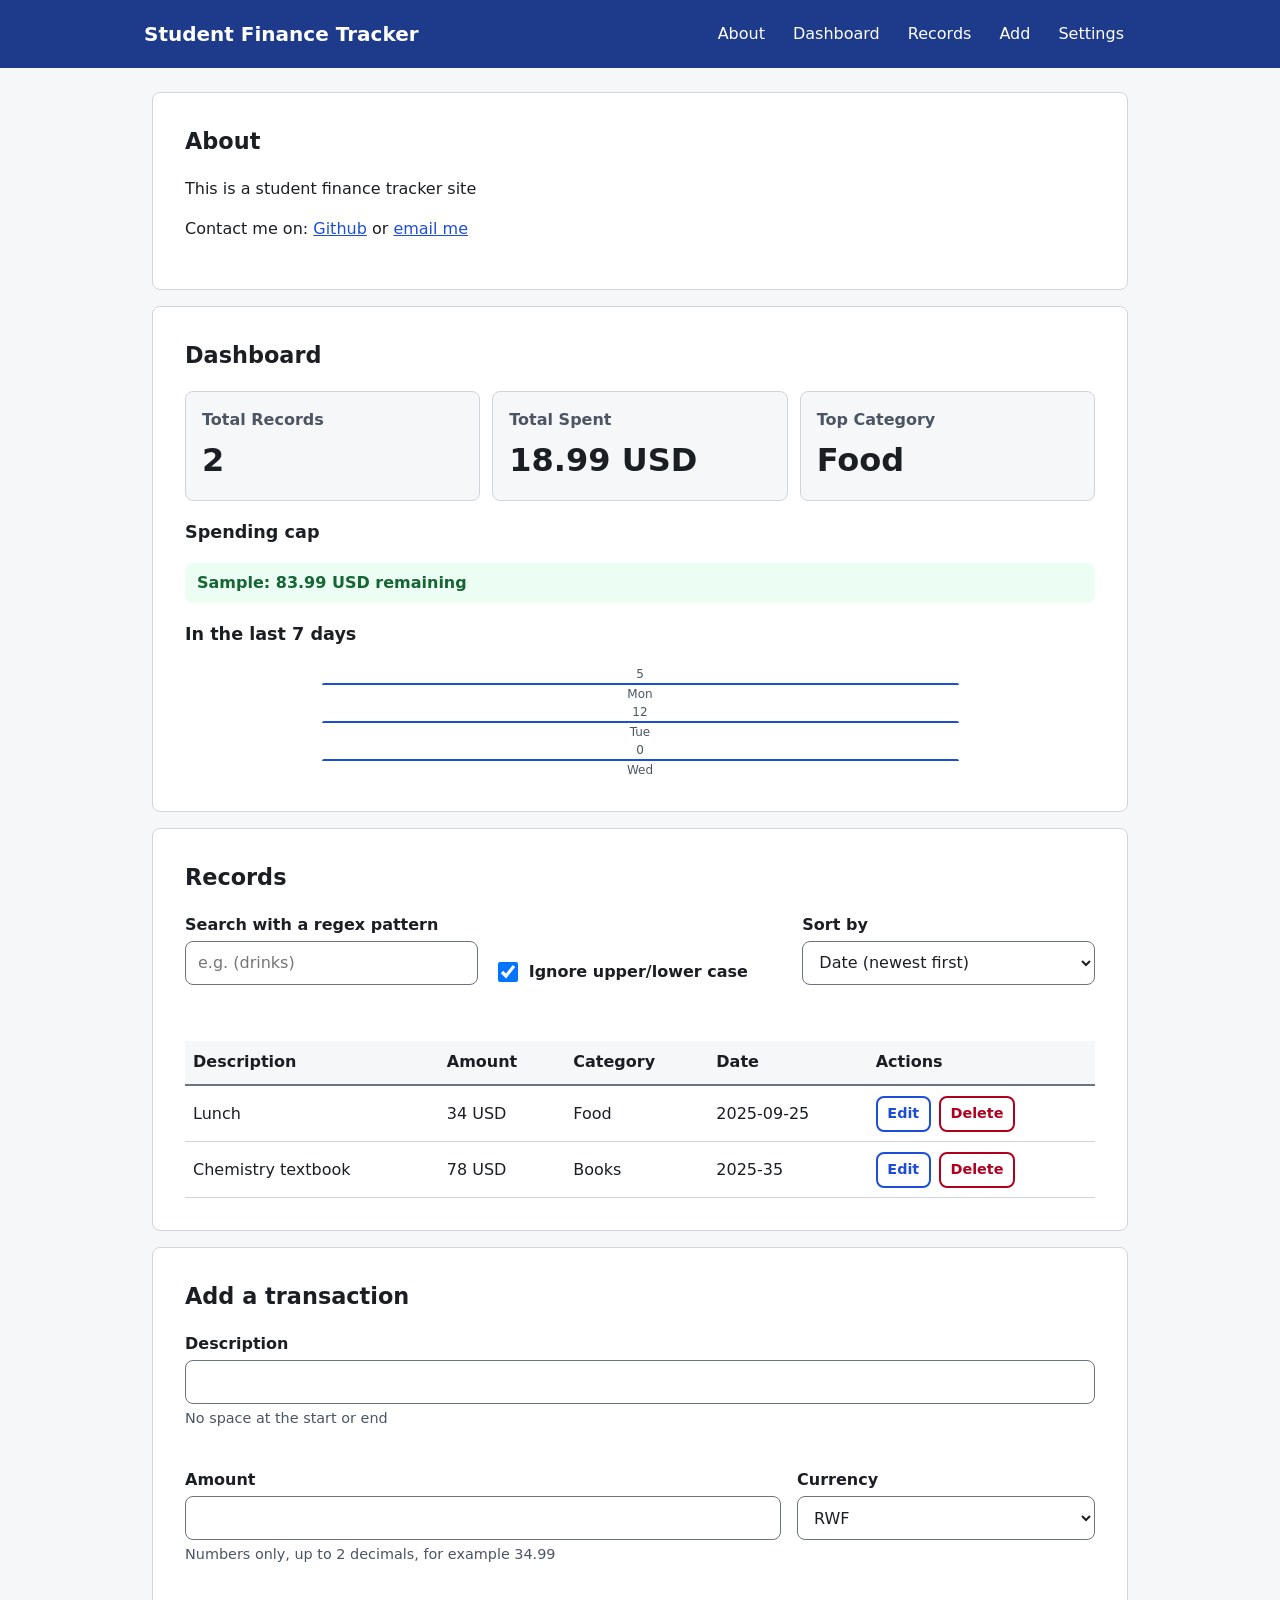
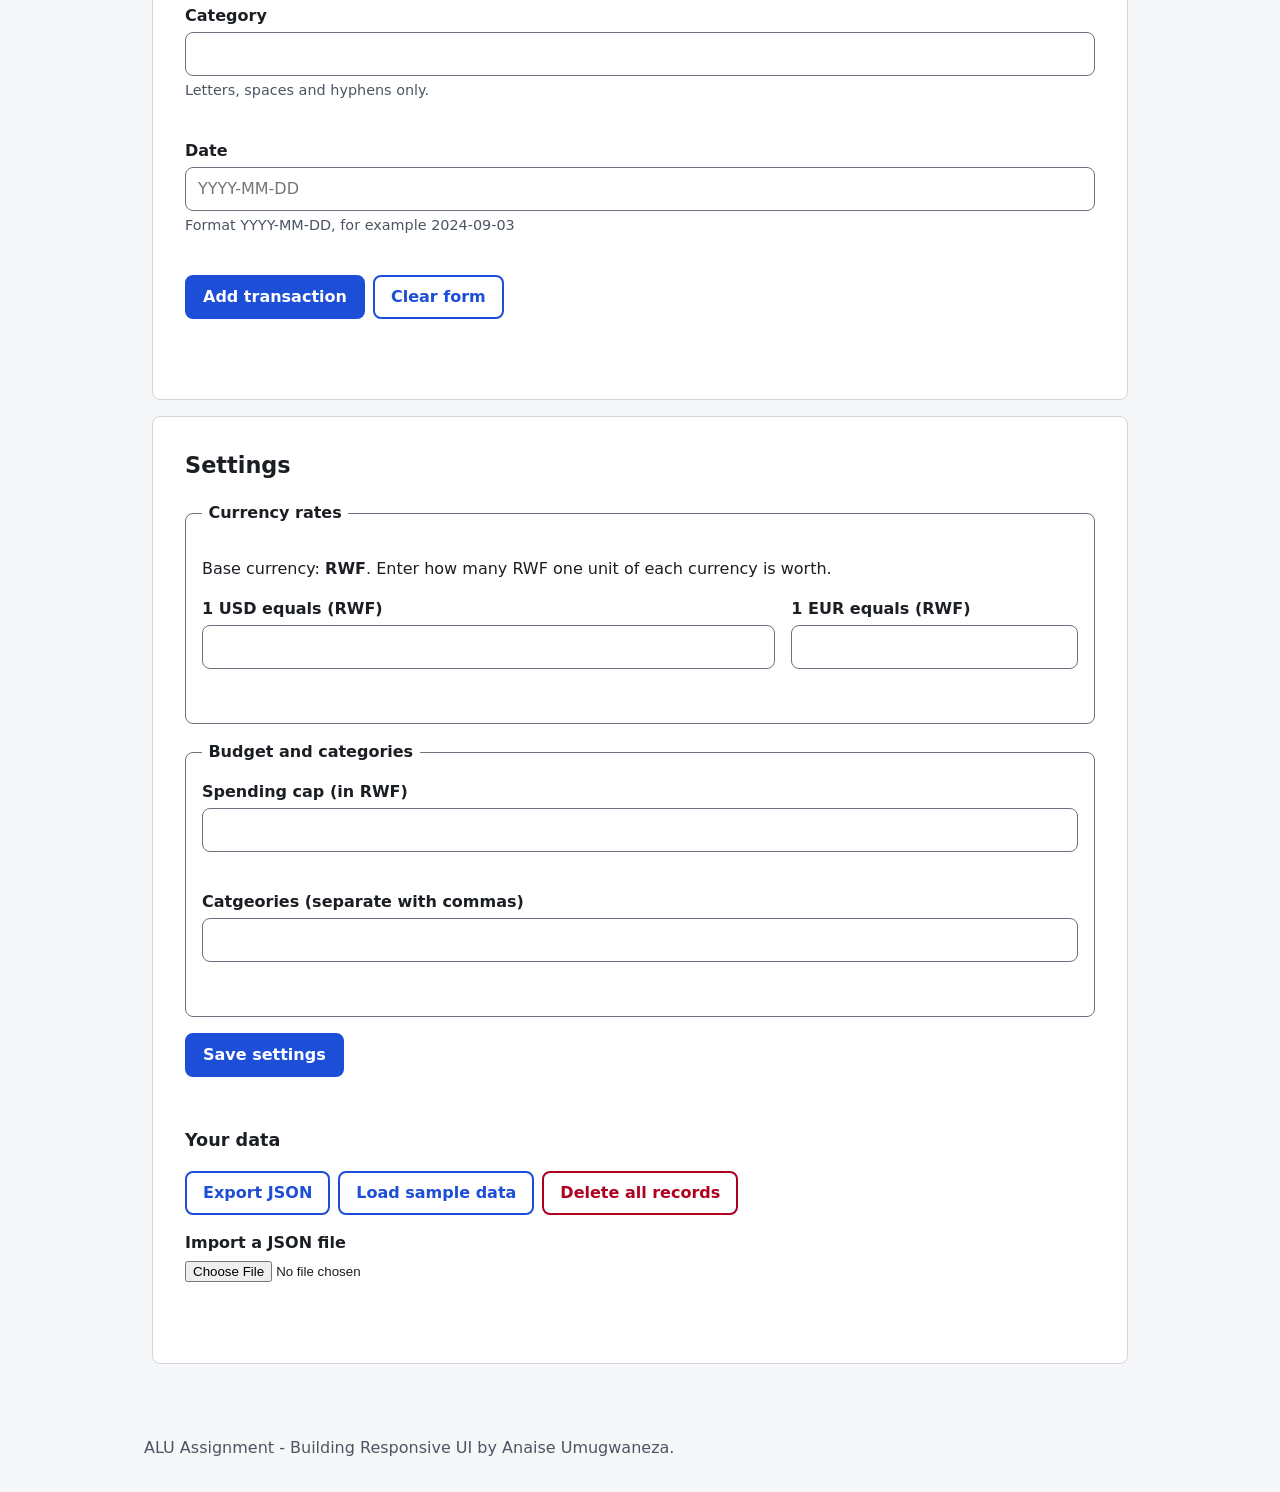
==== index.html @ 26b433e2 "Add: M1 & M2 (Spec & Wireframes + Semantic HTML & Base CSS)" ====
<!DOCTYPE html>
<html lang="en">
<head>
  <meta charset="UTF-8">
  <meta name="viewport" content="width=device-width, initial-scale=1.0">
  <title>Student Finance Tracker</title>
  <link rel="stylesheet" href="styles/main.css">
  <script type="module" src="scripts/main.js"></script>
</head>
<body>
  <a class="skip-link" href="#main">Skip to main content</a>
  <header class="site-header">
    <div class="header-inner">
      <h1 class="site-title">Student Finance Tracker</h1>
      <nav aria-label="Main">
        <ul class="nav-list">
          <li><a href="#about">About</a></li>
          <li><a href="#dashboard">Dashboard</a></li>
          <li><a href="#records">Records</a></li>
          <li><a href="#add">Add</a></li>
          <li><a href="#settings">Settings</a></li>
        </ul>
      </nav>
    </div>
  </header>
  <main id="main" tabindex="-1">
    <section id="about" class="view" aria-labelledby="about-title">
      <h2 id="about-title">About</h2>
      <p>This is a student finance tracker site</p>
      <p>Contact me on: <a href="https://github.com/u-anaise">Github</a> or <a href="mailto:a.umugwanez@alustudent.com">email me</a></p>
    </section>
    <section id="dashboard" class="view" aria-labelledby="dasboard-title">
      <h2 id="dashboard-title">Dashboard</h2>
        <div class="stats-grid">
          <div class="stat-card">
            <h3>Total Records</h3>
            <p class="stat-value" id="stat-count">2</p>
          </div>
          <div class="stat-card">
            <h3>Total Spent</h3>
            <p class="stat-value" id="stat-total">18.99 USD</p>
          </div>
          <div class="stat-card">
            <h3>Top Category</h3>
            <p class="stat-value" id="stat-top-category">Food</p>
          </div>
        </div>
        <div class="cap-box">
          <h3>Spending cap</h3>
          <p id="cap-status" class="cap-message cap-ok" role="status" aria-live="polite">Sample: 83.99 USD remaining</p>
          <p id="cap-alert" class="cap-message cap-over" role="alert" aria-live="assertive"></p>
        </div>
        <div class="trend-box">
          <h3>In the last 7 days</h3>
          <div id="trend-chart" clas="trend-chart" role="img" aria-label="Sample chart of spending for the last 7 days">
            <div class="bar-col"><span class="bar-value">5</span><div class="bar" style="height: 40%"></div><span class="bar-label">Mon</span></div>
            <div class="bar-col"><span class="bar-value">12</span><div class="bar" style="height: 90%"></div><span class="bar-label">Tue</span></div>
            <div class="bar-col"><span class="bar-value">0</span><div class="bar" style="height: 0%"></div><span class="bar-label">Wed</span></div>
          </div>
        </div>
    </section>
    <section id="records" class="view" aria-labelledby="records-title">
      <h2 id="records-title">Records</h2>
      <div class="controls">
        <div class="field">
          <label for="search-input">Search with a regex pattern</label>
          <input id="search-input" type="text" autocomplete="off" placeholder="e.g. (drinks)" aria-describedby="search-status">
        </div>
        <div class="field field-inline">
          <input id="search-case" type="checkbox" checked>
          <label for="search-case">Ignore upper/lower case</label>
        </div>
        <div class="field">
          <label for="sort-select">Sort by</label>
          <select id="sort-select">
            <option value="date-desc">Date (newest first)</option>
            <option value="date-asc">Date (oldest first)</option>
            <option value="description-asc">Description (A to Z)</option>
            <option value="description-dec">Description (Z to A)</option>
            <option value="amount-desc">Amount (high to low)</option>
            <option value="amount-asc">Amount (low to high)</option>
          </select>
        </div>
      </div>
      <p id="search-status" class="status-text" role="status" aria-live="polite"></p>
      <p id="empty-state" class="empty" hidden>No records yet. Add one in the Add section.</p>
      
      <div class="table-wrap">
        <table id="records-table">
          <caption class="visually-hidden">Your transactions</caption>
          <thead>
            <tr>
              <th scope="col">Description</th>
              <th scope="col">Amount</th>
              <th scope="col">Category</th>
              <th scope="col">Date</th>
              <th scope="col">Actions</th>
            </tr>
          </thead>
          <tbody id="records-body">
            <tr>
              <td data-label="Description">Lunch</td>
              <td data-label="Amount">34 USD</td>
              <td data-label="Category">Food</td>
              <td data-label="Date">2025-09-25</td>
              <td data-label="Actions">
                <span class="row-actions">
                  <button type="button" class="btn btn-small" aria-label="Edit Luch at cafeteria">Edit</button>
                  <button type="button" class="btn btn-small btn-danger" aria-label="Delete Luch at cafeteria">Delete</button>
                </span>
              </td>
            </tr>
            <tr>
              <td data-label="Description">Chemistry textbook</td>
              <td data-label="Amount">78 USD</td>
              <td data-label="Category">Books</td>
              <td data-label="Date">2025-35</td>
              <td data-label="Actions">
                <span class="row-actions">
                  <button type="button" class="btn btn-small" aria-label="Edit Chemistry text-book">Edit</button>
                  <button type="button" class="btn btn-small btn-danger" aria-label="Delete Chemistry text-book">Delete</button>
                </span>
              </td>
            </tr>
          </tbody>
        </table>
      </div>
    </section>

    <section id="add" class="view" aria-labelledby="add-title">
      <h2 id="add-title">Add a transaction</h2>
      <form id="record-form" novalidate>
        <div class="field">
          <label for="description">Description</label>
          <input id="description" name="description" type="text" autocomplete="off" required aria-describedby="description-hint description-error">
          <p id="description-hint" class="hint">No space at the start or end</p>
          <p id="description-error" class="error" aria-live="polite"></p>
        </div>

        <div class="field-row">
          <div class="field">
            <label for="amount">Amount</label>
            <input id="amount" name="amount" type="text" inputmode="decimal" autocomplete="off" required aria-describedby="amount-hint amount-error">
            <p id="amount-hint" class="hint">Numbers only, up to 2 decimals, for example 34.99</p>
            <p id="amount-error" class="error" aria-live="polite"></p>
          </div>
          <div class="field">
            <label for="currency">Currency</label>
            <select id="currency" name="currency">
              <option value="RWF">RWF</option>
              <option value="USD">USD</option>
              <option value="EUR">EUR</option>
            </select>
          </div>
        </div>
        <div class="field">
          <label for="category">Category</label>
          <input id="category" name="category" type="text" list="category-list" autocomplete="off" required aria-describedby="category-hint category-error">
          <datalist id="category-list">
            <option value="Food"></option>
            <option value="Books"></option>
            <option value="Transport"></option>
            <option value="Entertainment"></option>
            <option value="Fees"></option>
            <option value="Other"></option>
          </datalist>
          <p id="category-hint" class="hint">Letters, spaces and hyphens only.</p>
          <p id="category-error" class="error" aria-live="polite"></p>
        </div>
        <div class="field">
          <label for="date">Date</label>
          <input id="date" name="date" type="text" placeholder="YYYY-MM-DD" autocomplete="off" required aria-describedby="date-hint date-error">
          <p id="date-hint" class="hint">Format YYYY-MM-DD, for example 2024-09-03</p>
          <p id="date-error" class="error" aria-live="polite"></p>
        </div>
        <div class="form-actions">
          <button type="submit" class="btn btn-primary">Add transaction</button>
          <button type="reset" class="btn">Clear form</button>
        </div>
        <p id="form-status" class="status-text" role="status" aria-live="polite"></p>
      </form>
    </section>
    <section id="settings" class="view" aria-labelledby="settings-title">
      <h2 id="settings-title">Settings</h2>
      <form id="settings-form" novalidate>
        <fieldset>
          <legend>Currency rates</legend>
          <p>Base currency: <strong>RWF</strong>. Enter how many RWF one unit of each currency is worth.</p>
          <div class="field-row">
            <div class="field">
              <label for="rate-usd">1 USD equals (RWF)</label>
              <input id="rate-usd" type="text" inputmode="decimal" autocomplete="off" aria-describedby="rate-usd-error">
              <p id="rate-usd-error" class="error" aria-live="polite"></p>
            </div>
            <div class="field">
              <label for="rate-eur">1 EUR equals (RWF)</label>
              <input id="rate-eur" type="text" inputmode="decimal" autocomplete="off" aria-describedby="rate-eur-error">
              <p id="rate-eur-error" class="error" aria-live="polite"></p>
            </div>
          </div>
        </fieldset>
        <fieldset>
          <legend>Budget and categories</legend>
          <div class="field">
            <label for="cap-input">Spending cap (in RWF)</label>
            <input id="cap-input" type="text" inputmode="decimal" autocomplete="off" aria-describedby="cap-error">
            <p id="cap-error" class="error" aria-live="polite"></p>
          </div>
          <div class="field">
            <label for="categories-input">Catgeories (separate with commas)</label>
            <input id="categories-input" type="text" autocomplete="off" aria-describedby="categories-error">
            <p id="categories-error" class="error" aria-live="polite"></p>
          </div>
        </fieldset>
        <button type="submit" class="btn btn-primary">Save settings</button>
        <p id="settings-status" class="status-text" role="status" aria-live="polite"></p>
      </form>

      <div class="data-tools">
        <h3>Your data</h3>
        <div class="button-row">
          <button type="button" id="export-btn" class="btn">Export JSON</button>
          <button type="button" id="load-seed-btn" class="btn">Load sample data</button>
          <button type="button" id="clear-btn" class="btn btn-danger">Delete all records</button>
        </div>
        <div class="field">
          <label for="import-file">Import a JSON file</label>
          <input id="import-file" type="file" accept=".json,application/json">
        </div>
        <p id="data-status" class="status-text" role="status" aria-live="polite"></p>
      </div>
    </section>
  </main>

  <footer class="site-footer">
    <p>ALU Assignment - Building Responsive UI by Anaise Umugwaneza.</p>
  </footer>
</body>
</html>
---- styles/main.css ----
:root {
  --bg: #f6f7f9;
  --surface: #ffffff;
  --text: #1b1f24;
  --muted: #4b5563;
  --border: #6b7280;
  --line: #d1d5db;
  --primary: #1d4ed8;
  --primary-dark: #1e3a8a;
  --danger: #b00020;
  --ok: #166534;
  --mark: #ffe066;
  --radius: 8px;
}

*, *::before, *::after {
  box-sizing: border-box;
}

body {
  margin: 0;
  font-family: system-ui, "Segoe UI", Arial, sans-serif;
  line-height: 1.5;
  color: var(--text);
  background: var(--bg);
}


[hidden] {display: none !important}

a {color: var(--primary);}

.visually-hidden {
  position:absolute;
  width: 1px;
  height: 1px;
  overflow: hidden;
  clip: rect(0 0 0 0);
  white-space: nowrap;
}

.skip-link{
  position: absolute;
  left: 0.5rem;
  top: -4rem;
  z-index: 10;
  padding: 0.6rem 1rem;
  background: #ffffff;
  color: var(--primary-dark);
  font-weight: 600;
  border: 2px solid var(--primary-dark);
  border-radius: var(--radius);
}

.skip-link:focus {top: 0.5rem;}

a:focus-visible,
button:focus-visible,
input:focus-visible,
select:focus-visible{
  outline: 3px solid var(--primary);
  outline-offset:2px;
}

.site-header a:focus-visible { outline-color: #ffffff;}
main:focus{outline: none;}

.site-header {
  background: var(--primary-dark);
  color: #ffffff;
}

.header-inner {
  max-width: 64rem;
  margin: 0 auto;
  padding: 0.75rem 1rem;
  display: flex;
  flex-direction: column;
  gap: 0.5rem;
}

.site-title {margin:0; font-size: 1.25rem;}
.nav-list {
  list-style: none;
  margin: 0;
  padding: 0;
  display: flex;
  flex-wrap: wrap;
  gap: 0.25rem;
}

.nav-list a {
  display: inline-block;
  min-height: 44px;
  padding: 0.6rem 0.75rem;
  color: #ffffff;
  text-decoration: none;
  border-radius: var(--radius);
  transition: background-color 0.2s;
}

.nav-list a:hover{
  background: rgba(255, 255, 255, 0.18);
  text-decoration: underline;
}

main{
  max-width: 64rem;
  margin:0 auto;
  padding: 1rem;
}

.view{
  background: var(--surface);
  border:1px solid var(--line);
  border-radius:var(--radius);
  padding: 1rem;
  margin-bottom: 1rem;
  animation: fade-in 0.4s ease;
}

.view[hidden] {
  display:none;
}

@keyframes fade-in{
  from {opacity: 0; transform: translateY(8px);}
  to {opacity: 1; transform: none;}
}

h2 {margin-top: 0; font-size: 1.4rem;}
h3{font-size: 1.1rem}

.field{margin-bottom: 1rem}
.field label {display: block; font-weight: 600; margin-bottom: 0.25rem;}
.field-inline {display: flex; align-items: center; gap: 0.5rem}
.field-inline label {margin: 0;}
.field-inline input {width: 1.25rem; height: 1.25rem;}

input[type="text"],
select {
  width: 100%;
  min-height: 44px;
  padding: 0.5rem 0.75rem;
  font: inherit;
  color: var(--text);
  background: #ffffff;
  border: 1px solid var(--border);
  border-radius: var(--radius);
}

input[aria-invalid="true"] {
  border: 2px solid var(--danger);
}

fieldset{
  margin: 0 0 1rem;
  padding: 1rem;
  border: 1px solid var(--border);
  border-radius: var(--radius);
}

legend { font-weight: 700; padding: 0 0.4rem; }

.hint {margin: 0.25rem 0 0; font-size: 0.9rem; color: var(--muted); }
.error{margin: 0.25rem 0 0; min-height: 1.25em; font-size: 0.9rem; color: var(--danger);}

.status-text {min-height: 1.5em;margin: 0.5rem 0; font-weight: 600;}
.status-text.is-error{color: var(--danger);}
.status-text.is-ok{color: var(--ok);}

.form-actions, .button-row{
  display:flex;
  flex-wrap: wrap;
  gap: 0.5rem;
  margin-bottom: 1rem;
}

.btn{
  min-height: 44px;
  padding: 0.5rem 1rem;
  font: inherit;
  font-weight: 600;
  color: var(--primary);
  background: #ffffff;
  border: 2px solid var(--primary);
  border-radius: var(--radius);
  cursor: pointer;
  transition: background-color 0.2s, color 0.2s, transform 0.1s;
}

.btn:hover{background: var(--primary); color: #ffffff;}
.btn:active{transform: scale(0.97);}
.btn-primary{background: var(--primary); color: #ffffff;}
.btn-primary:hover{background: var(--primary-dark); border-color: var(--primary-dark);}
.btn-danger{color: var(--danger); border-color: var(--danger);}
.btn-danger:hover{background: var(--danger); color: #ffffff;}
.btn-small{min-height: 36px; padding: 0.25rem 0.6rem; font-size: 0.9rem;}

mark{background: var(--mark); color: var(--text); padding: 0 0.1em; border-radius: 2px;}

.empty{
  padding: 1rem;
  text-align: center;
  color: var(--muted);
  border: 2px dashed var(--border);
  border-radius: var(--radius);
}

.stats-grid{
  display: grid;
  grid-template-columns: 1fr;
  gap: 0.75rem;
  margin-bottom: 1rem;
}
.stat-card{
  padding: 1rem;
  background: var(--bg);
  border: 1px solid var(--line);
  border-radius: var(--radius);
}

.stat-card h3{
  margin: 0 0 0.25rem;
  font-size: 1rem;
  color: var(--muted);
}
.stat-value{
  margin: 0;
  font-size: 1.6rem;
  font-weight: 700;
}

.cap-message{
  margin: 0 0 0.5rem; 
  padding: 0.5rem 0.75rem;
  border-radius: var(--radius);
  font-weight: 600;
}

.cap-message:empty{
  display: none;
}

.cap-ok{color: var(--ok); background: #ecfdf3;}
.cap-over{color: var(--danger); background: #fdecee;}

.trend-chart{
  display:flex;
  align-items: flex-end;
  gap: 0.4rem;
  height: 180px;
  padding: 0.5rem 0;
  border-bottom: 2px solid var(--border);
}

.bar-col{
  flex: 1;
  height: 100%;
  display: flex;
  flex-direction: column;
  justify-content: flex-end;
  align-items: center;
}

.bar{
  width: 70%;
  min-height: 2px;
  background: var(--primary);
  border-radius: 4px 4px 0 0;
  transition: height 0.5s ease;
}

.bar-label, .bar-value{font-size: 0.75rem; color: var(--muted);}

.table-wrap {
  overflow-x: auto;
}

#records-table,
#records-table thead,
#records-table tbody,
#records-table tr,
#records-table td {display: block;}

#records-table thead{
  position: absolute;
  width: 1px;
  height: 1px;
  overflow: hidden;
  clip: rect(0 0 0 0);
}

#records-table tr{
  margin-bottom: 0.75rem;
  padding: 0.5rem 0.75rem;
  background: #ffffff;
  border: 1px solid var(--border);
  border-radius: var(--radius);
}

#records-table td {
  display: flex;
  justify-content: space-between;
  gap: 1rem;
  padding: 0.35rem 0;
  text-align: right;
}

#records-table td::before{
  content: attr(data-label);
  flex: 0 0 auto;
  font-weight: 600;
  color: var(--muted);
}

.row-actions {
  display: flex;
  flex-wrap: wrap;
  gap: 0.5rem;
}

.site-footer {
  max-width: 64rem; margin: 0 auto; padding: 1rem; color: var(--muted);
}

@media (min-width: 768px) {
  .header-inner{
    flex-direction: row;
    justify-content: space-between;
    align-items: center;
  }
  .stats-grid{
    grid-template-columns: repeat(3, 1fr);
  }
  .field-row{
    display: grid;
    grid-template-columns: 2fr 1fr;
    gap: 1rem;
  }

  .controls {
    display: flex;
    flex-wrap: wrap;
    align-items: flex-end;
    gap: 1rem;
  }

  .controls .field{ flex: 1 1 14rem;}

  #records-table {
    display: table;
    width: 100%;
    border-collapse: collapse;
  }
  #records-table thead{
    position: static;
    display: table-header-group;
    width: auto;
    height: auto;
    overflow: visible;
    clip: auto;
  }

  #records-table tbody{
    display: table-row-group;
  }

  #records-table tr{
    display: table-row;
    margin: 0;
    padding: 0;
    border: 0;
    border-bottom: 1px solid var(--line);
  }

  #records-table th,
  #records-table td{display: table-cell; padding: 0.6rem 0.5rem; text-align: left;}
  #records-table th{background: var(--bg); border-bottom: 2px solid var(--border);}
  #records-table td::before{content: none;}
}

@media (min-width: 1024px) {
  main{padding: 1.5rem;}
  .view{padding: 2rem}
  .stat-value{font-size: 2rem;}
  .trend-chart{height: 240px;}
}

@media (prefers-reduced-motion: reduce) {
  * {animation: none !important; transition: none !important;}
}
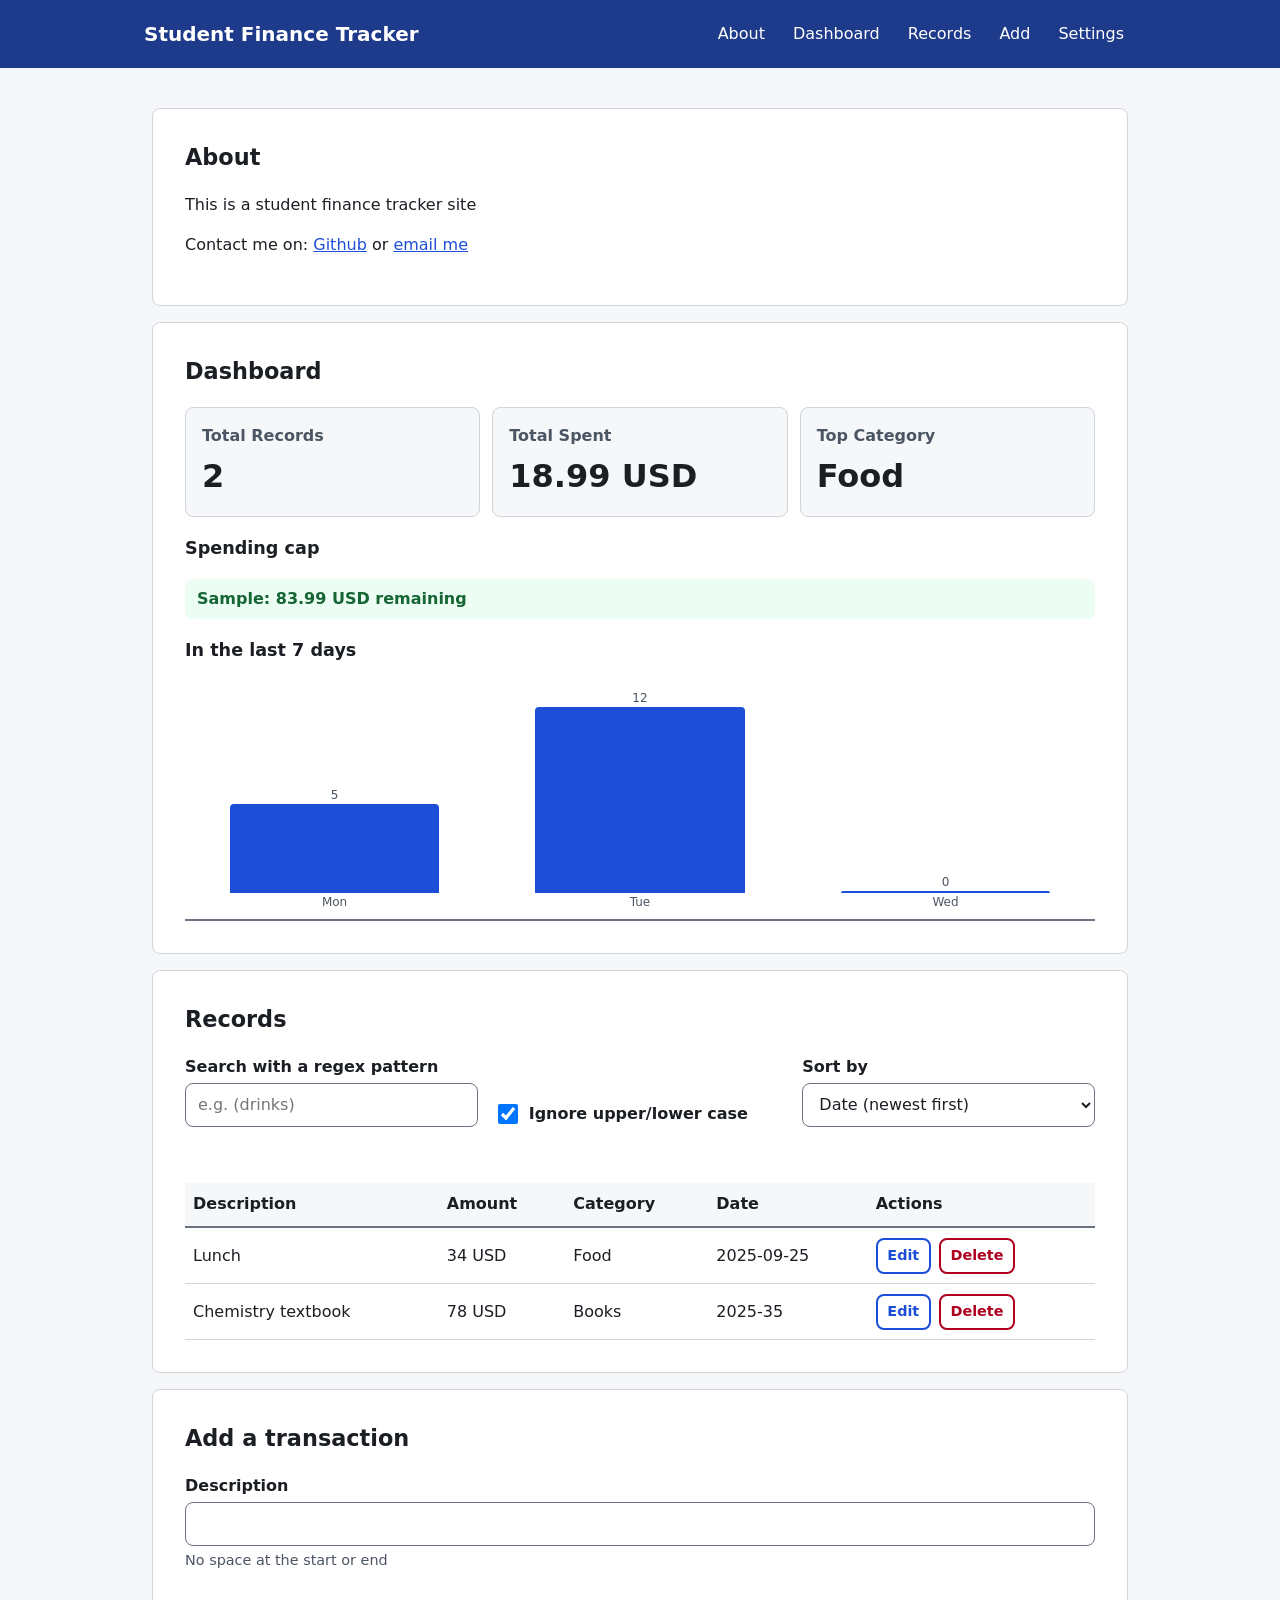
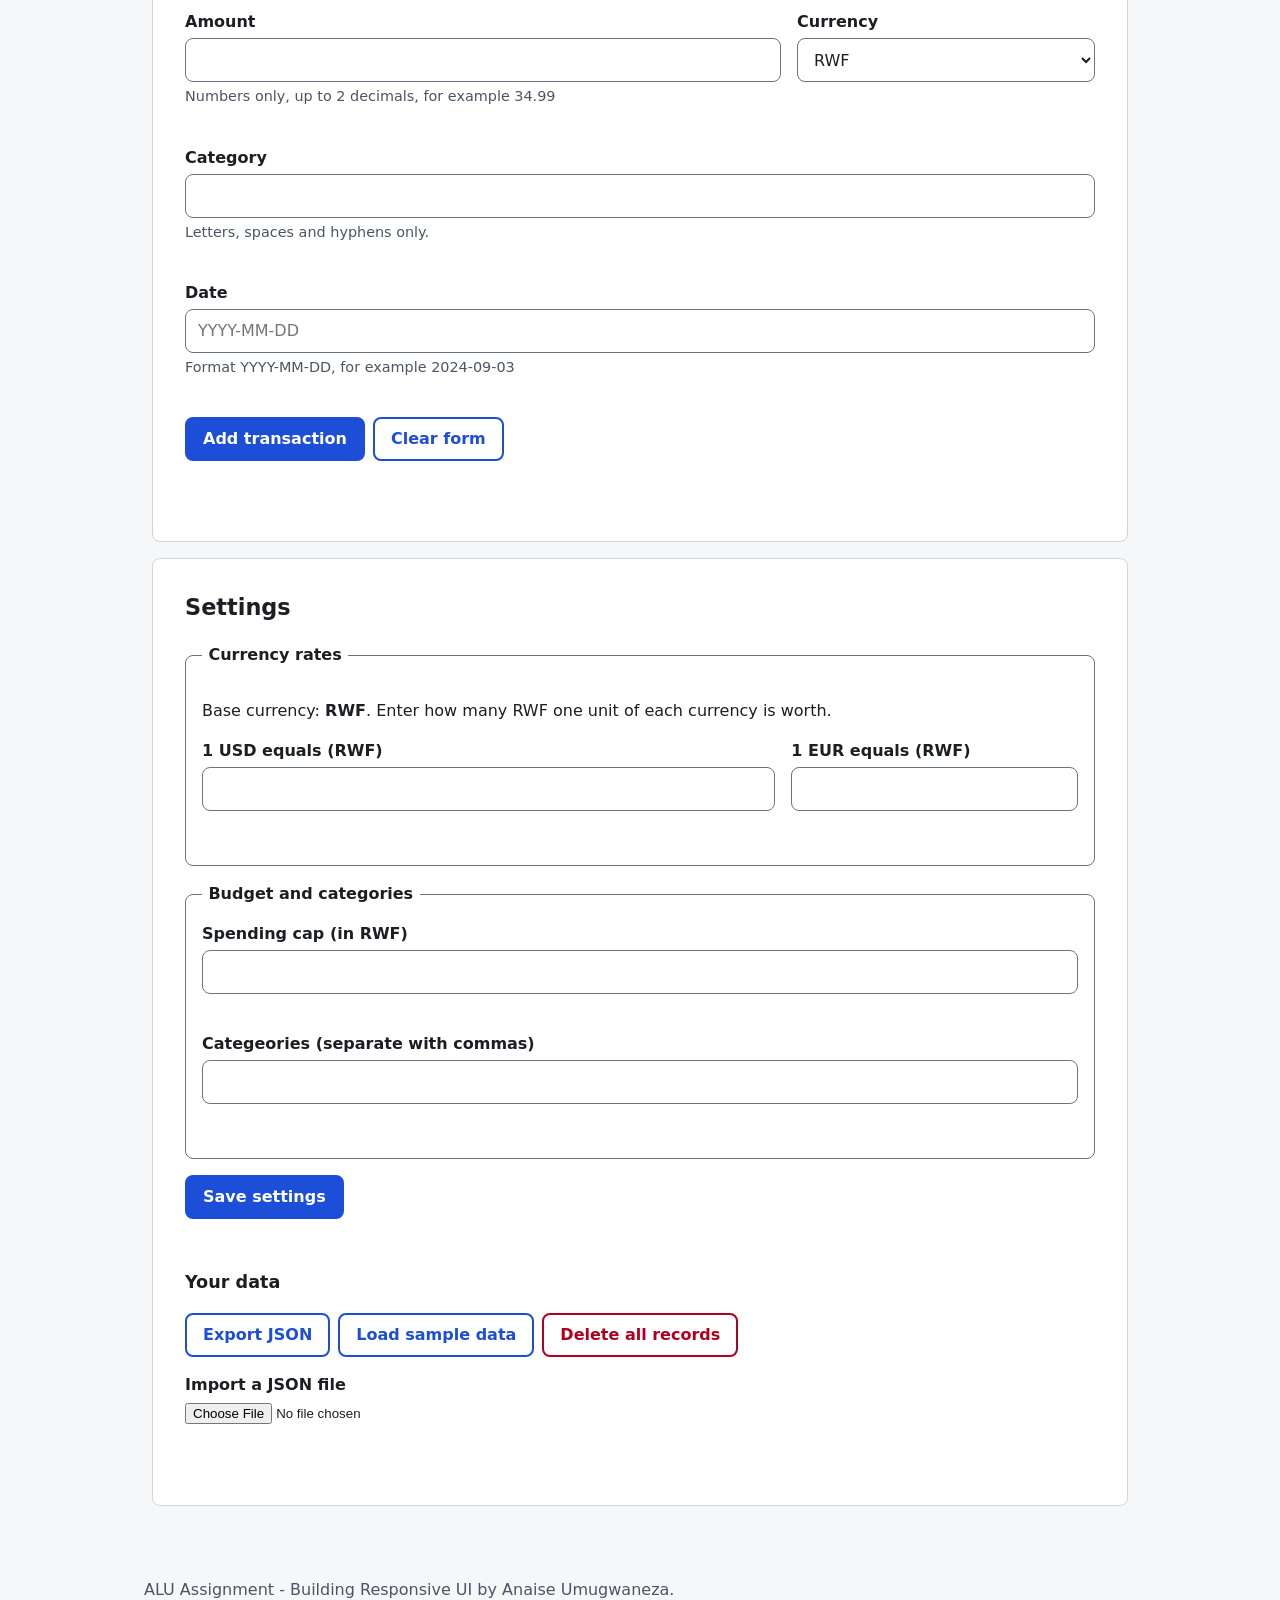
==== commit 97e18c27: "Fix: M2 (correct typos and add status line" ====
--- a/index.html
+++ b/index.html
@@ -23,13 +23,14 @@
       </nav>
     </div>
   </header>
+  <p id="app-status" class="gloabal-status" role="status" aria-live="polite"></p>
   <main id="main" tabindex="-1">
     <section id="about" class="view" aria-labelledby="about-title">
       <h2 id="about-title">About</h2>
       <p>This is a student finance tracker site</p>
       <p>Contact me on: <a href="https://github.com/u-anaise">Github</a> or <a href="mailto:a.umugwanez@alustudent.com">email me</a></p>
     </section>
-    <section id="dashboard" class="view" aria-labelledby="dasboard-title">
+    <section id="dashboard" class="view" aria-labelledby="dashboard-title">
       <h2 id="dashboard-title">Dashboard</h2>
         <div class="stats-grid">
           <div class="stat-card">
@@ -52,7 +53,7 @@
         </div>
         <div class="trend-box">
           <h3>In the last 7 days</h3>
-          <div id="trend-chart" clas="trend-chart" role="img" aria-label="Sample chart of spending for the last 7 days">
+          <div id="trend-chart" class="trend-chart" role="img" aria-label="Sample chart of spending for the last 7 days">
             <div class="bar-col"><span class="bar-value">5</span><div class="bar" style="height: 40%"></div><span class="bar-label">Mon</span></div>
             <div class="bar-col"><span class="bar-value">12</span><div class="bar" style="height: 90%"></div><span class="bar-label">Tue</span></div>
             <div class="bar-col"><span class="bar-value">0</span><div class="bar" style="height: 0%"></div><span class="bar-label">Wed</span></div>
@@ -76,7 +77,7 @@
             <option value="date-desc">Date (newest first)</option>
             <option value="date-asc">Date (oldest first)</option>
             <option value="description-asc">Description (A to Z)</option>
-            <option value="description-dec">Description (Z to A)</option>
+            <option value="description-desc">Description (Z to A)</option>
             <option value="amount-desc">Amount (high to low)</option>
             <option value="amount-asc">Amount (low to high)</option>
           </select>
@@ -105,8 +106,8 @@
               <td data-label="Date">2025-09-25</td>
               <td data-label="Actions">
                 <span class="row-actions">
-                  <button type="button" class="btn btn-small" aria-label="Edit Luch at cafeteria">Edit</button>
-                  <button type="button" class="btn btn-small btn-danger" aria-label="Delete Luch at cafeteria">Delete</button>
+                  <button type="button" class="btn btn-small" aria-label="Edit Lunch at cafeteria">Edit</button>
+                  <button type="button" class="btn btn-small btn-danger" aria-label="Delete Lunch at cafeteria">Delete</button>
                 </span>
               </td>
             </tr>
@@ -207,7 +208,7 @@
             <p id="cap-error" class="error" aria-live="polite"></p>
           </div>
           <div class="field">
-            <label for="categories-input">Catgeories (separate with commas)</label>
+            <label for="categories-input">Categeories (separate with commas)</label>
             <input id="categories-input" type="text" autocomplete="off" aria-describedby="categories-error">
             <p id="categories-error" class="error" aria-live="polite"></p>
           </div>
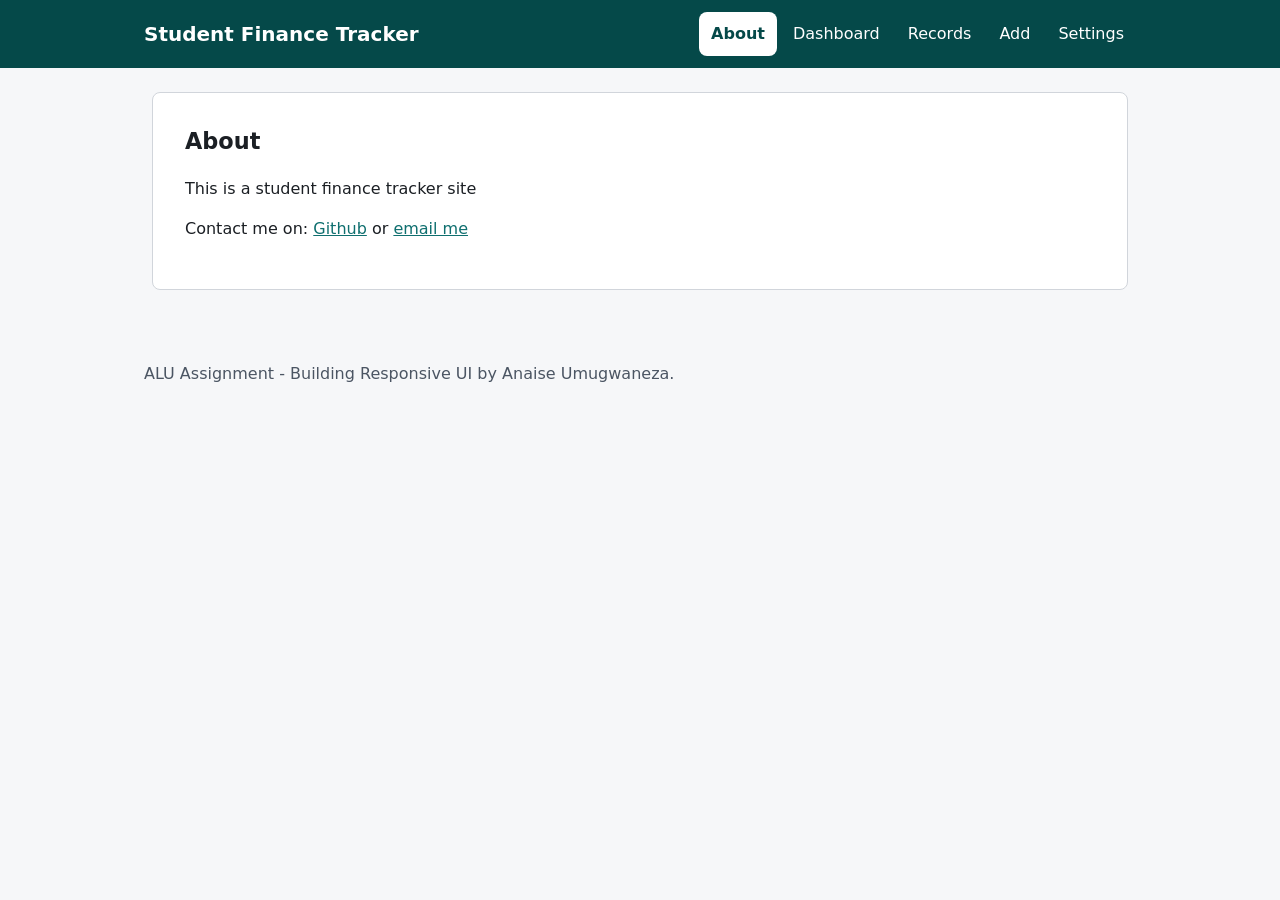
==== commit 2ac26b3d: "Fixed some typos and added README content" ====
--- a/index.html
+++ b/index.html
@@ -6,6 +6,7 @@
   <title>Student Finance Tracker</title>
   <link rel="stylesheet" href="styles/main.css">
   <script type="module" src="scripts/main.js"></script>
+  <link rel="icon" href="data:,">
 </head>
 <body>
   <a class="skip-link" href="#main">Skip to main content</a>
@@ -23,8 +24,8 @@
       </nav>
     </div>
   </header>
-  <p id="app-status" class="gloabal-status" role="status" aria-live="polite"></p>
   <main id="main" tabindex="-1">
+    <p id="app-status" class="status-text global-status" role="status" aria-live="polite"></p>
     <section id="about" class="view" aria-labelledby="about-title">
       <h2 id="about-title">About</h2>
       <p>This is a student finance tracker site</p>
@@ -35,28 +36,25 @@
         <div class="stats-grid">
           <div class="stat-card">
             <h3>Total Records</h3>
-            <p class="stat-value" id="stat-count">2</p>
+            <p class="stat-value" id="stat-count">0</p>
           </div>
           <div class="stat-card">
             <h3>Total Spent</h3>
-            <p class="stat-value" id="stat-total">18.99 USD</p>
+            <p class="stat-value" id="stat-total">0 RWF</p>
           </div>
           <div class="stat-card">
             <h3>Top Category</h3>
-            <p class="stat-value" id="stat-top-category">Food</p>
+            <p class="stat-value" id="stat-top-category">None yet</p>
           </div>
         </div>
         <div class="cap-box">
           <h3>Spending cap</h3>
-          <p id="cap-status" class="cap-message cap-ok" role="status" aria-live="polite">Sample: 83.99 USD remaining</p>
+          <p id="cap-status" class="cap-message cap-ok" role="status" aria-live="polite"></p>
           <p id="cap-alert" class="cap-message cap-over" role="alert" aria-live="assertive"></p>
         </div>
         <div class="trend-box">
           <h3>In the last 7 days</h3>
           <div id="trend-chart" class="trend-chart" role="img" aria-label="Sample chart of spending for the last 7 days">
-            <div class="bar-col"><span class="bar-value">5</span><div class="bar" style="height: 40%"></div><span class="bar-label">Mon</span></div>
-            <div class="bar-col"><span class="bar-value">12</span><div class="bar" style="height: 90%"></div><span class="bar-label">Tue</span></div>
-            <div class="bar-col"><span class="bar-value">0</span><div class="bar" style="height: 0%"></div><span class="bar-label">Wed</span></div>
           </div>
         </div>
     </section>
@@ -87,42 +85,19 @@
       <p id="empty-state" class="empty" hidden>No records yet. Add one in the Add section.</p>
       
       <div class="table-wrap">
-        <table id="records-table">
+        <table id="records-table" role="table">
           <caption class="visually-hidden">Your transactions</caption>
           <thead>
-            <tr>
-              <th scope="col">Description</th>
-              <th scope="col">Amount</th>
-              <th scope="col">Category</th>
-              <th scope="col">Date</th>
-              <th scope="col">Actions</th>
+            <tr role="row">
+              <th scope="col" role="columnheader">Description</th>
+              <th scope="col" role="columnheader">Amount</th>
+              <th scope="col" role="columnheader">Category</th>
+              <th scope="col" role="columnheader">Date</th>
+              <th scope="col" role="columnheader">Actions</th>
             </tr>
           </thead>
           <tbody id="records-body">
-            <tr>
-              <td data-label="Description">Lunch</td>
-              <td data-label="Amount">34 USD</td>
-              <td data-label="Category">Food</td>
-              <td data-label="Date">2025-09-25</td>
-              <td data-label="Actions">
-                <span class="row-actions">
-                  <button type="button" class="btn btn-small" aria-label="Edit Lunch at cafeteria">Edit</button>
-                  <button type="button" class="btn btn-small btn-danger" aria-label="Delete Lunch at cafeteria">Delete</button>
-                </span>
-              </td>
-            </tr>
-            <tr>
-              <td data-label="Description">Chemistry textbook</td>
-              <td data-label="Amount">78 USD</td>
-              <td data-label="Category">Books</td>
-              <td data-label="Date">2025-35</td>
-              <td data-label="Actions">
-                <span class="row-actions">
-                  <button type="button" class="btn btn-small" aria-label="Edit Chemistry text-book">Edit</button>
-                  <button type="button" class="btn btn-small btn-danger" aria-label="Delete Chemistry text-book">Delete</button>
-                </span>
-              </td>
-            </tr>
+          
           </tbody>
         </table>
       </div>
@@ -208,7 +183,7 @@
             <p id="cap-error" class="error" aria-live="polite"></p>
           </div>
           <div class="field">
-            <label for="categories-input">Categeories (separate with commas)</label>
+            <label for="categories-input">Categories (separate with commas)</label>
             <input id="categories-input" type="text" autocomplete="off" aria-describedby="categories-error">
             <p id="categories-error" class="error" aria-live="polite"></p>
           </div>
--- a/styles/main.css
+++ b/styles/main.css
@@ -5,12 +5,13 @@
   --muted: #4b5563;
   --border: #6b7280;
   --line: #d1d5db;
-  --primary: #1d4ed8;
-  --primary-dark: #1e3a8a;
+  --primary: #0f6f6f;
+  --primary-dark: #054949;
   --danger: #b00020;
   --ok: #166534;
   --mark: #ffe066;
   --radius: 8px;
+  --accent-color: var(--primary);
 }
 
 *, *::before, *::after {
@@ -391,3 +392,47 @@
   * {animation: none !important; transition: none !important;}
 }
 
+.nav-list a[aria-current="page"] {
+  background: #ffffff;
+  color: var(--primary-dark);
+  font-weight: 700;
+}
+
+h2:focus {
+  outline: none;
+}
+
+.bar {
+  transform-origin: bottom;
+  animation: grow 0.5s ease;
+}
+
+@keyframes grow {
+  from {transform: scaleY(0);}
+  to {transform: scaleY(1);}
+}
+
+#records-table tr.is-editing {background: #f7fbfb;}
+#records-table td input[type="text"],
+#records-table td select {width: 60%; min-height: 36px;}
+.edit-pair {display: flex; gap: 0.4rem; justify-content:  flex-end; width: 70%;}
+#records-table .edit-pair input[type="text"] {width: 60%;}
+#records-table .edit-pair select { width: 40%;}
+
+@media (min-width: 768px) {
+  #records-table td input[type="text"],
+  #records-table td select {width: 100%;}
+  .edit-pair {width: 100%; justify-content: flex-start;}
+  #records-table .edit-pair input[type="text"] { width: 60%;}
+  #records-table .edit-pair select {width: 40%;}
+}
+
+.global-status {
+  max-width: 64rem;
+  margin: 0.5rem 0 0;
+  /* padding: 0.1rem; */
+}
+
+.global-status:empty{
+  display: none;
+}
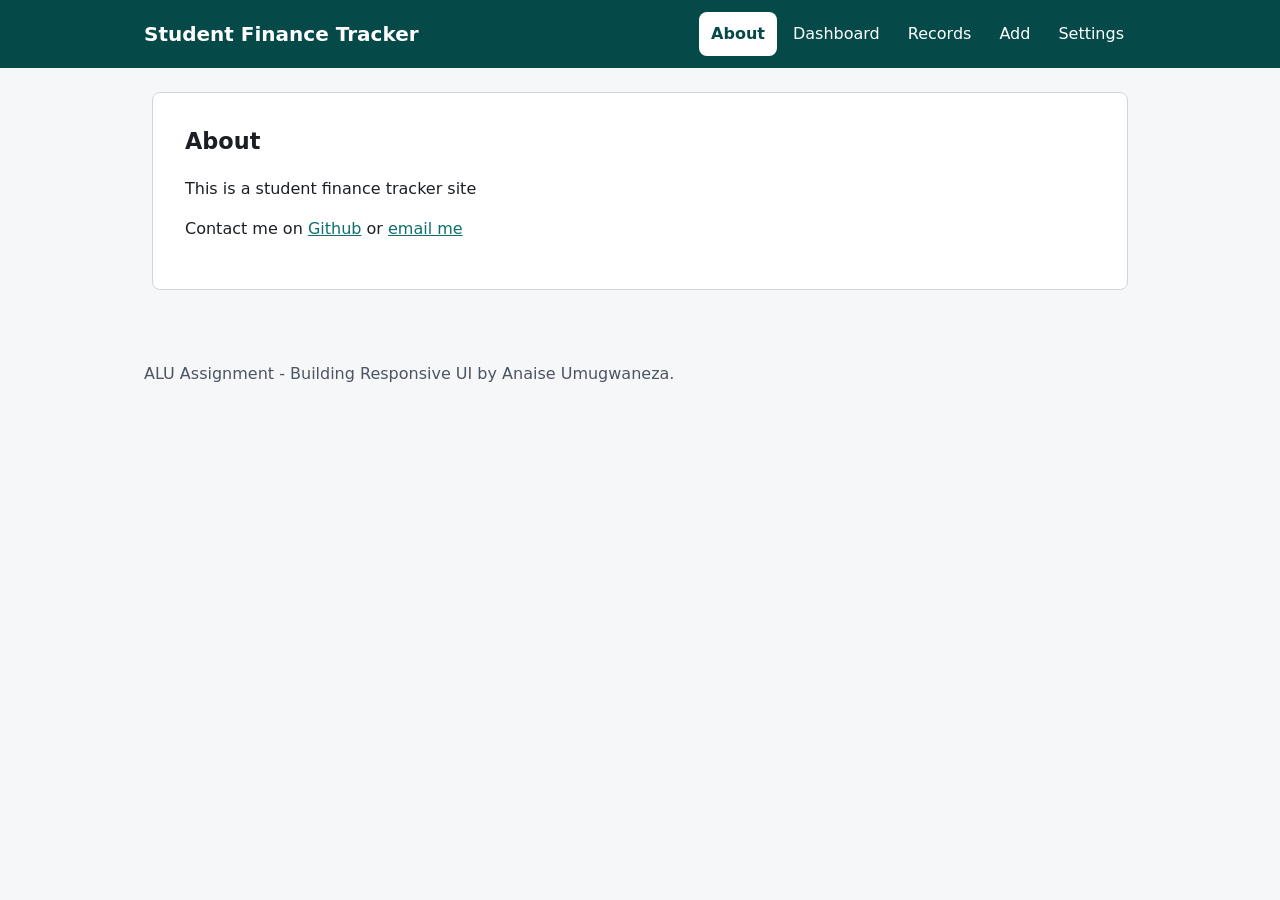
==== commit 4f1253d4: "Fix: Wording issue" ====
--- a/index.html
+++ b/index.html
@@ -29,7 +29,7 @@
     <section id="about" class="view" aria-labelledby="about-title">
       <h2 id="about-title">About</h2>
       <p>This is a student finance tracker site</p>
-      <p>Contact me on: <a href="https://github.com/u-anaise">Github</a> or <a href="mailto:a.umugwanez@alustudent.com">email me</a></p>
+      <p>Contact me on <a href="https://github.com/u-anaise">Github</a> or <a href="mailto:a.umugwanez@alustudent.com">email me</a></p>
     </section>
     <section id="dashboard" class="view" aria-labelledby="dashboard-title">
       <h2 id="dashboard-title">Dashboard</h2>
--- a/styles/main.css
+++ b/styles/main.css
@@ -13,6 +13,7 @@
   --radius: 8px;
   --accent-color: var(--primary);
 }
+/*  */
 
 *, *::before, *::after {
   box-sizing: border-box;
